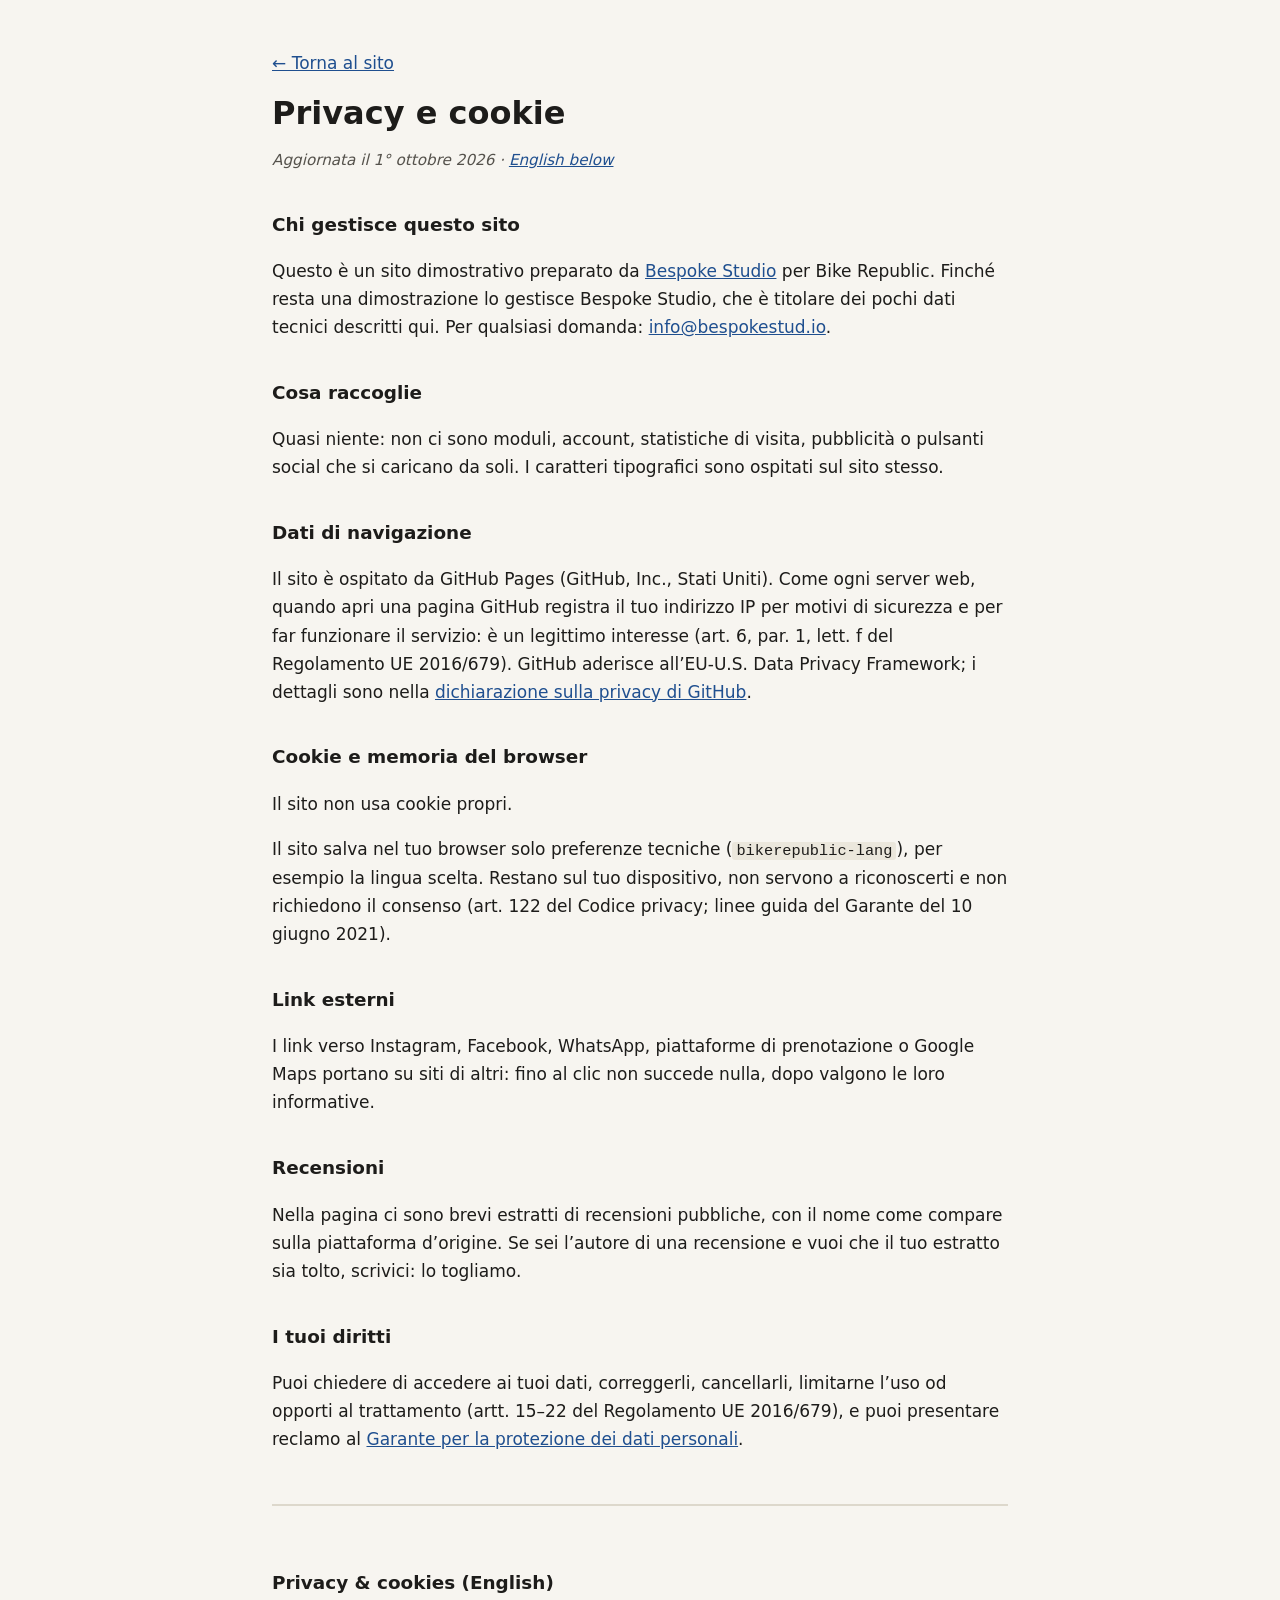
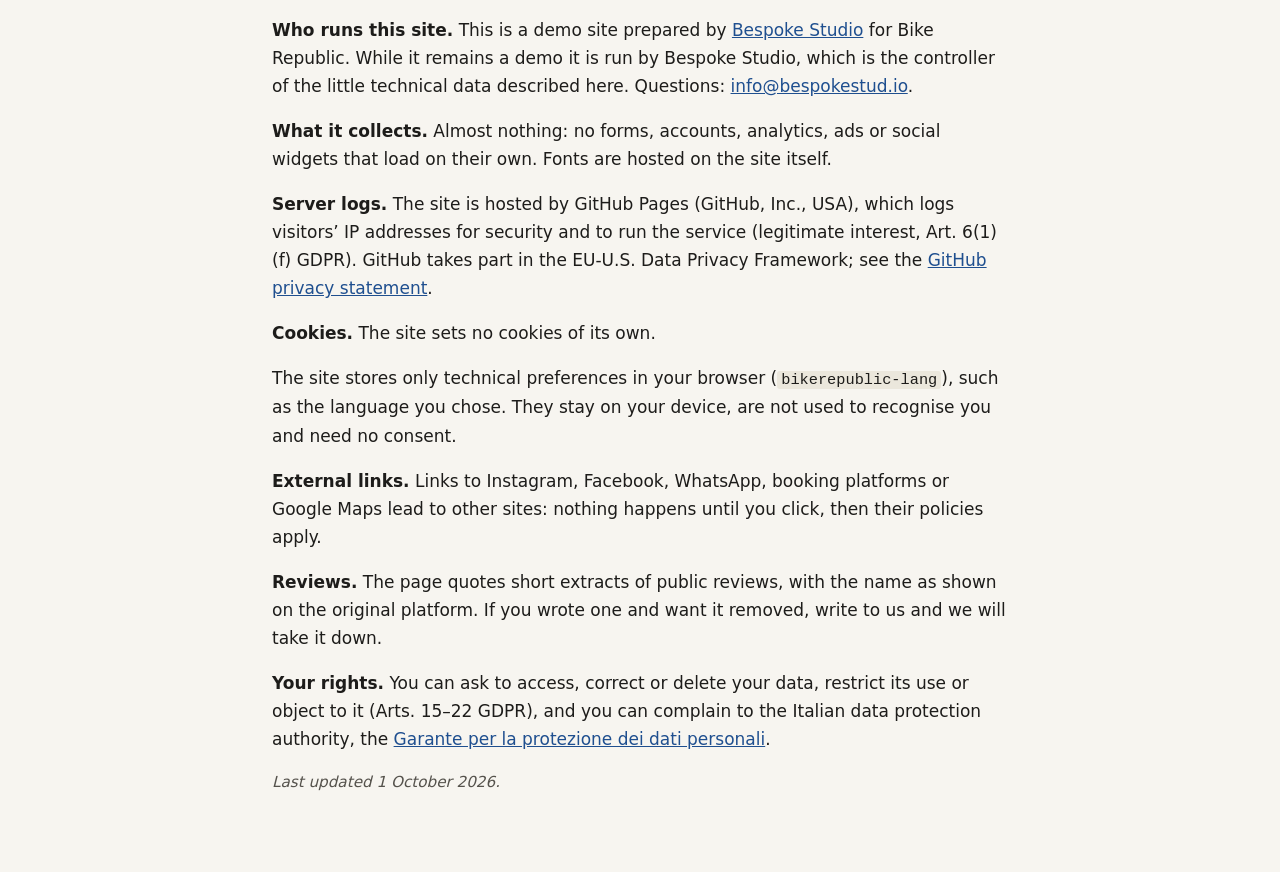
==== privacy.html @ 2a662dd9 "Privacy e pulizia: caratteri sul sito, informativa, noindex - caratteri copiati nel sito: nessuna ri" ====
<!DOCTYPE html>
<html lang="it">
<head>
  <meta charset="UTF-8">
  <meta name="viewport" content="width=device-width, initial-scale=1.0">
  <meta name="robots" content="noindex">
  <title>Privacy e cookie · Bike Republic</title>
  <meta name="description" content="Informativa privacy e cookie del sito Bike Republic.">
  <style>
    body { margin: 0; background: #f7f5f0; color: #1d1c1a; font: 17px/1.65 system-ui, -apple-system, "Segoe UI", Roboto, sans-serif; }
    main { max-width: 46rem; margin: 0 auto; padding: 32px 20px 64px; }
    h1 { font-size: 2rem; line-height: 1.2; margin: 0.4em 0 0.2em; }
    h2 { font-size: 1.15rem; margin: 2em 0 0.4em; }
    a { color: #1f4f8f; }
    .data { color: #55524c; font-style: italic; font-size: 0.95rem; }
    .en { margin-top: 3em; padding-top: 1.5em; border-top: 2px solid #ddd8cc; }
    code { font-size: 0.9em; background: #ebe7dc; padding: 0 4px; border-radius: 3px; }
  </style>
</head>
<body>
<main>
  <p><a href="index.html">← Torna al sito</a></p>
  <h1>Privacy e cookie</h1>
  <p class="data">Aggiornata il 1° ottobre 2026 · <a href="#english" lang="en">English below</a></p>
  <h2>Chi gestisce questo sito</h2>
  <p>Questo è un sito dimostrativo preparato da <a href="https://bespokestud.io" rel="noopener">Bespoke Studio</a> per Bike Republic. Finché resta una dimostrazione lo gestisce Bespoke Studio, che è titolare dei pochi dati tecnici descritti qui. Per qualsiasi domanda: <a href="mailto:info@bespokestud.io">info@bespokestud.io</a>.</p>
  <h2>Cosa raccoglie</h2>
  <p>Quasi niente: non ci sono moduli, account, statistiche di visita, pubblicità o pulsanti social che si caricano da soli. I caratteri tipografici sono ospitati sul sito stesso.</p>
  <h2>Dati di navigazione</h2>
  <p>Il sito è ospitato da GitHub Pages (GitHub, Inc., Stati Uniti). Come ogni server web, quando apri una pagina GitHub registra il tuo indirizzo IP per motivi di sicurezza e per far funzionare il servizio: è un legittimo interesse (art. 6, par. 1, lett. f del Regolamento UE 2016/679). GitHub aderisce all’EU-U.S. Data Privacy Framework; i dettagli sono nella <a href="https://docs.github.com/site-policy/privacy-policies/github-general-privacy-statement" rel="noopener">dichiarazione sulla privacy di GitHub</a>.</p>
  
  <h2>Cookie e memoria del browser</h2>
  <p>Il sito non usa cookie propri.</p>
  <p>Il sito salva nel tuo browser solo preferenze tecniche (<code>bikerepublic-lang</code>), per esempio la lingua scelta. Restano sul tuo dispositivo, non servono a riconoscerti e non richiedono il consenso (art. 122 del Codice privacy; linee guida del Garante del 10 giugno 2021).</p>
  
  <h2>Link esterni</h2>
  <p>I link verso Instagram, Facebook, WhatsApp, piattaforme di prenotazione o Google Maps portano su siti di altri: fino al clic non succede nulla, dopo valgono le loro informative.</p>
  <h2>Recensioni</h2>
  <p>Nella pagina ci sono brevi estratti di recensioni pubbliche, con il nome come compare sulla piattaforma d’origine. Se sei l’autore di una recensione e vuoi che il tuo estratto sia tolto, scrivici: lo togliamo.</p>
  <h2>I tuoi diritti</h2>
  <p>Puoi chiedere di accedere ai tuoi dati, correggerli, cancellarli, limitarne l’uso od opporti al trattamento (artt. 15–22 del Regolamento UE 2016/679), e puoi presentare reclamo al <a href="https://www.garanteprivacy.it" rel="noopener">Garante per la protezione dei dati personali</a>.</p>
  <div class="en" id="english" lang="en">
    <h2>Privacy &amp; cookies (English)</h2>
    <p><strong>Who runs this site.</strong> This is a demo site prepared by <a href="https://bespokestud.io" rel="noopener">Bespoke Studio</a> for Bike Republic. While it remains a demo it is run by Bespoke Studio, which is the controller of the little technical data described here. Questions: <a href="mailto:info@bespokestud.io">info@bespokestud.io</a>.</p>
    <p><strong>What it collects.</strong> Almost nothing: no forms, accounts, analytics, ads or social widgets that load on their own. Fonts are hosted on the site itself.</p>
    <p><strong>Server logs.</strong> The site is hosted by GitHub Pages (GitHub, Inc., USA), which logs visitors’ IP addresses for security and to run the service (legitimate interest, Art. 6(1)(f) GDPR). GitHub takes part in the EU-U.S. Data Privacy Framework; see the <a href="https://docs.github.com/site-policy/privacy-policies/github-general-privacy-statement" rel="noopener">GitHub privacy statement</a>.</p>
    
    <p><strong>Cookies.</strong> The site sets no cookies of its own.</p>
    <p>The site stores only technical preferences in your browser (<code>bikerepublic-lang</code>), such as the language you chose. They stay on your device, are not used to recognise you and need no consent.</p>
    
    <p><strong>External links.</strong> Links to Instagram, Facebook, WhatsApp, booking platforms or Google Maps lead to other sites: nothing happens until you click, then their policies apply.</p>
    <p><strong>Reviews.</strong> The page quotes short extracts of public reviews, with the name as shown on the original platform. If you wrote one and want it removed, write to us and we will take it down.</p>
    <p><strong>Your rights.</strong> You can ask to access, correct or delete your data, restrict its use or object to it (Arts. 15–22 GDPR), and you can complain to the Italian data protection authority, the <a href="https://www.garanteprivacy.it" rel="noopener">Garante per la protezione dei dati personali</a>.</p>
    <p class="data">Last updated 1 October 2026.</p>
  </div>
</main>
</body>
</html>
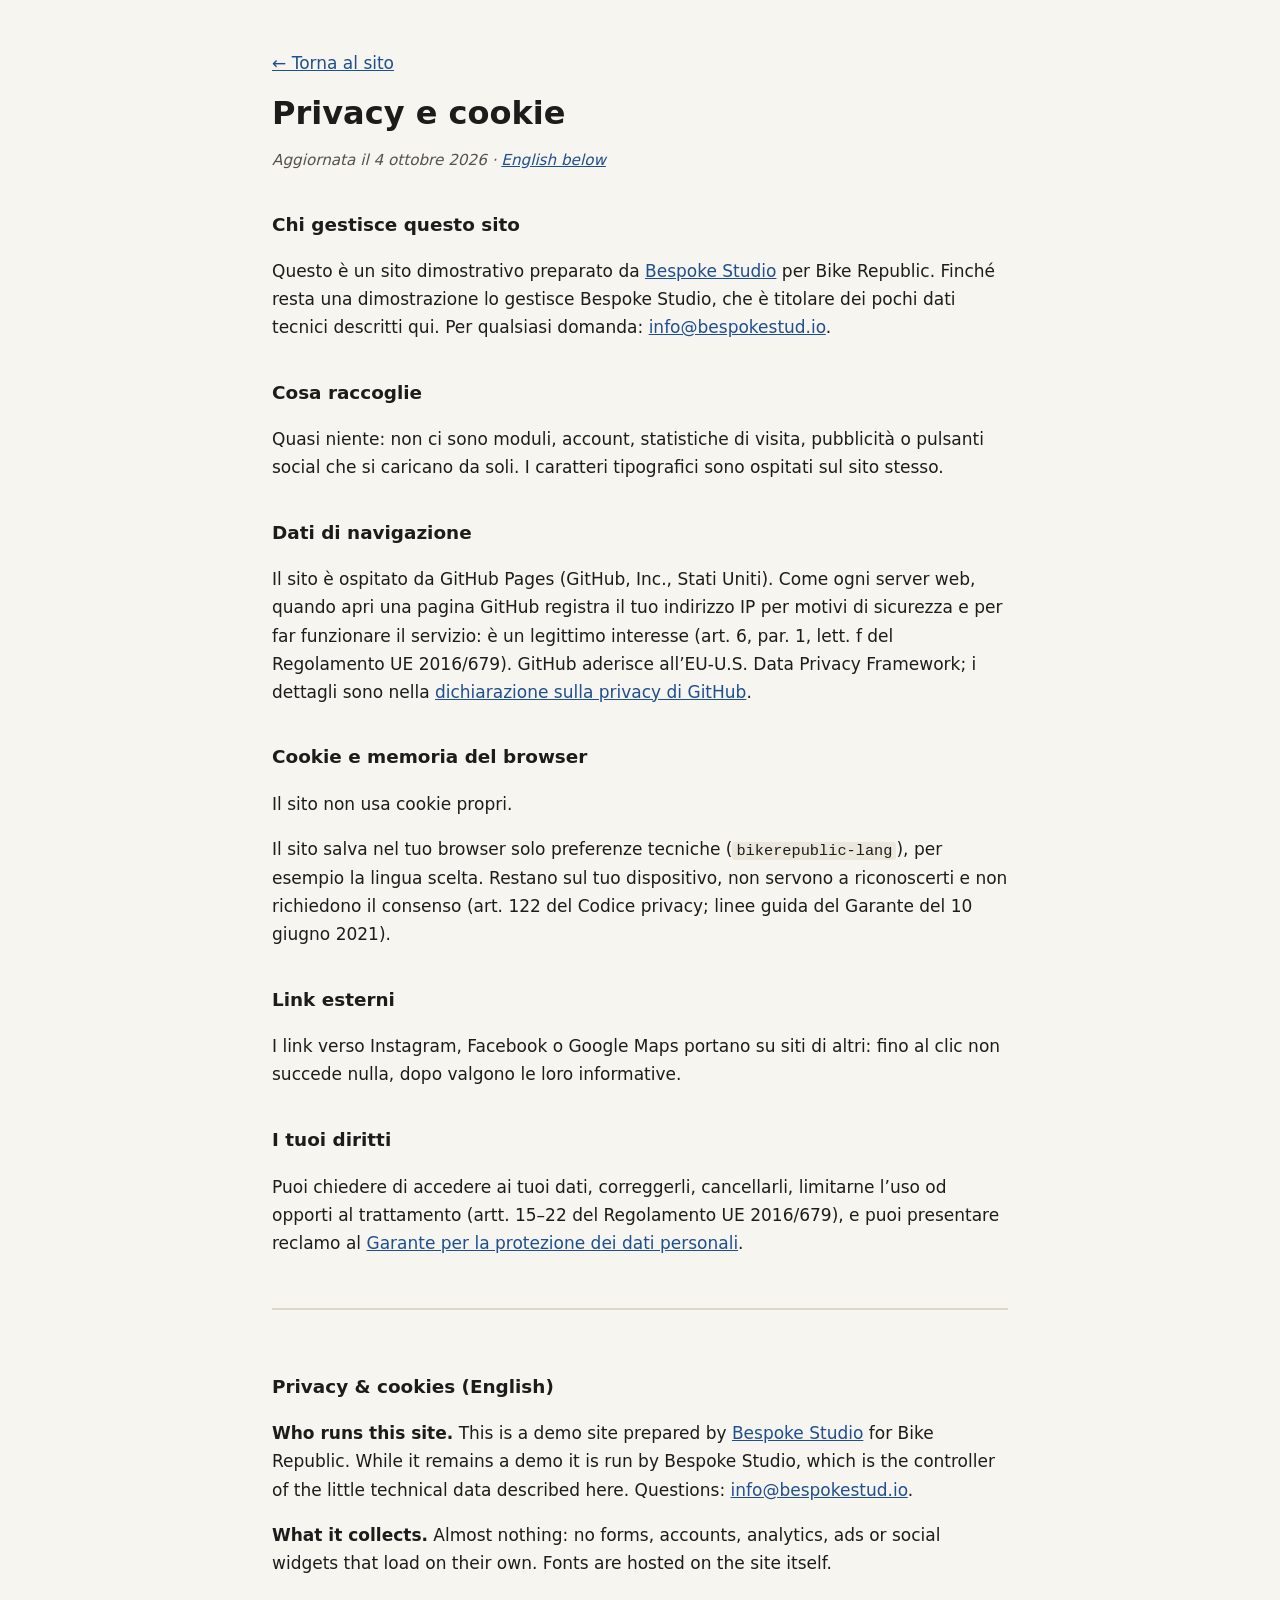
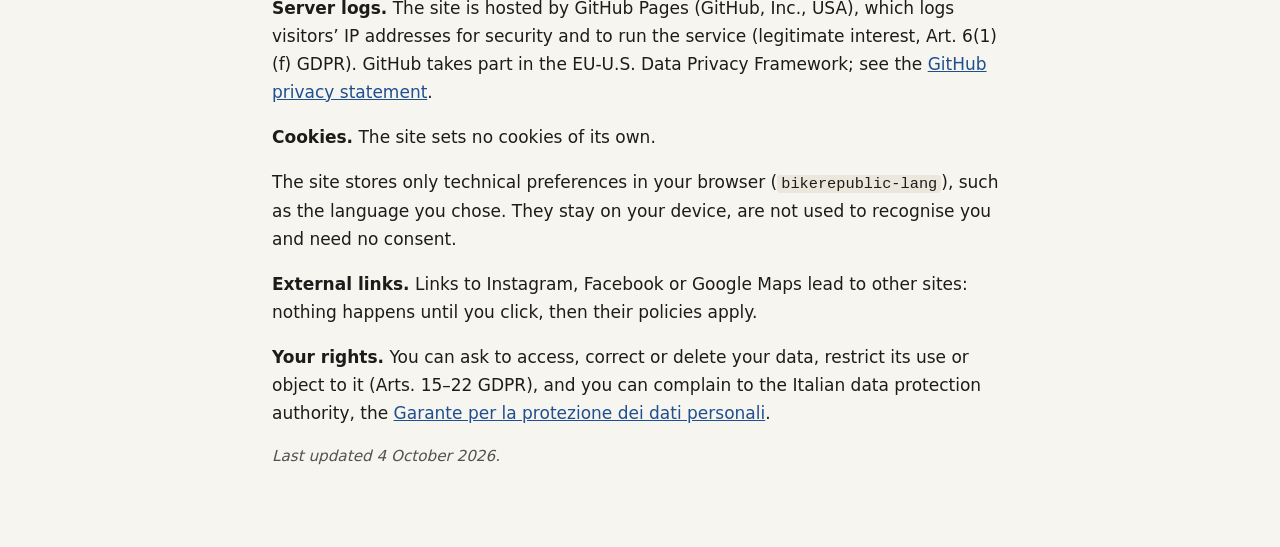
==== commit a4222595: "Correzioni dopo l'esame: frasi inventate, privacy, volti, telefoni stretti - Galleria: tolte «bici u" ====
--- a/privacy.html
+++ b/privacy.html
@@ -21,7 +21,7 @@
 <main>
   <p><a href="index.html">← Torna al sito</a></p>
   <h1>Privacy e cookie</h1>
-  <p class="data">Aggiornata il 1° ottobre 2026 · <a href="#english" lang="en">English below</a></p>
+  <p class="data">Aggiornata il 4 ottobre 2026 · <a href="#english" lang="en">English below</a></p>
   <h2>Chi gestisce questo sito</h2>
   <p>Questo è un sito dimostrativo preparato da <a href="https://bespokestud.io" rel="noopener">Bespoke Studio</a> per Bike Republic. Finché resta una dimostrazione lo gestisce Bespoke Studio, che è titolare dei pochi dati tecnici descritti qui. Per qualsiasi domanda: <a href="mailto:info@bespokestud.io">info@bespokestud.io</a>.</p>
   <h2>Cosa raccoglie</h2>
@@ -34,9 +34,7 @@
   <p>Il sito salva nel tuo browser solo preferenze tecniche (<code>bikerepublic-lang</code>), per esempio la lingua scelta. Restano sul tuo dispositivo, non servono a riconoscerti e non richiedono il consenso (art. 122 del Codice privacy; linee guida del Garante del 10 giugno 2021).</p>
   
   <h2>Link esterni</h2>
-  <p>I link verso Instagram, Facebook, WhatsApp, piattaforme di prenotazione o Google Maps portano su siti di altri: fino al clic non succede nulla, dopo valgono le loro informative.</p>
-  <h2>Recensioni</h2>
-  <p>Nella pagina ci sono brevi estratti di recensioni pubbliche, con il nome come compare sulla piattaforma d’origine. Se sei l’autore di una recensione e vuoi che il tuo estratto sia tolto, scrivici: lo togliamo.</p>
+  <p>I link verso Instagram, Facebook o Google Maps portano su siti di altri: fino al clic non succede nulla, dopo valgono le loro informative.</p>
   <h2>I tuoi diritti</h2>
   <p>Puoi chiedere di accedere ai tuoi dati, correggerli, cancellarli, limitarne l’uso od opporti al trattamento (artt. 15–22 del Regolamento UE 2016/679), e puoi presentare reclamo al <a href="https://www.garanteprivacy.it" rel="noopener">Garante per la protezione dei dati personali</a>.</p>
   <div class="en" id="english" lang="en">
@@ -48,10 +46,9 @@
     <p><strong>Cookies.</strong> The site sets no cookies of its own.</p>
     <p>The site stores only technical preferences in your browser (<code>bikerepublic-lang</code>), such as the language you chose. They stay on your device, are not used to recognise you and need no consent.</p>
     
-    <p><strong>External links.</strong> Links to Instagram, Facebook, WhatsApp, booking platforms or Google Maps lead to other sites: nothing happens until you click, then their policies apply.</p>
-    <p><strong>Reviews.</strong> The page quotes short extracts of public reviews, with the name as shown on the original platform. If you wrote one and want it removed, write to us and we will take it down.</p>
+    <p><strong>External links.</strong> Links to Instagram, Facebook or Google Maps lead to other sites: nothing happens until you click, then their policies apply.</p>
     <p><strong>Your rights.</strong> You can ask to access, correct or delete your data, restrict its use or object to it (Arts. 15–22 GDPR), and you can complain to the Italian data protection authority, the <a href="https://www.garanteprivacy.it" rel="noopener">Garante per la protezione dei dati personali</a>.</p>
-    <p class="data">Last updated 1 October 2026.</p>
+    <p class="data">Last updated 4 October 2026.</p>
   </div>
 </main>
 </body>
